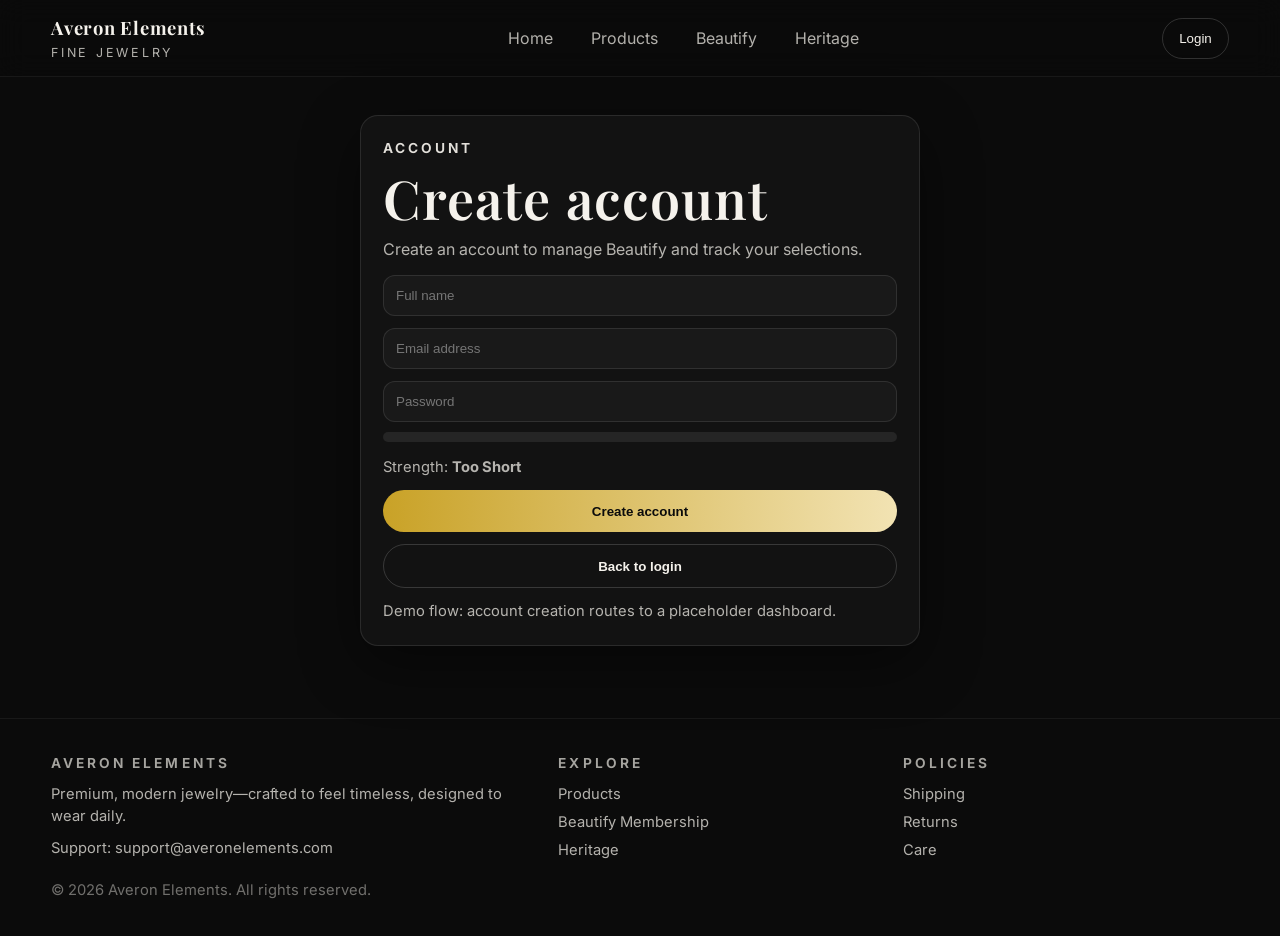
==== auth.html @ d20cfe18 "Add files via upload" ====
<!DOCTYPE html>
<html lang="en">
<head>
  <meta charset="UTF-8" />
  <meta name="viewport" content="width=device-width, initial-scale=1.0"/>
  <title>Create Account | Averon Elements</title>
  <meta name="description" content="Create an Averon Elements account."/>
  <link rel="preconnect" href="https://fonts.googleapis.com">
  <link rel="preconnect" href="https://fonts.gstatic.com" crossorigin>
  <link href="https://fonts.googleapis.com/css2?family=Inter:wght@400;600;700;800&family=Playfair+Display:wght@500;600;700&display=swap" rel="stylesheet">
  <link rel="stylesheet" href="averon.css">
</head>
<body>
<header class="site-header">
  <div class="container">
    <div class="nav">
      <a class="logo" href="index.html" aria-label="Averon Elements Home">
        <strong>Averon Elements</strong>
        <span>Fine Jewelry</span>
      </a>
      <nav class="nav-links" aria-label="Primary">
        <a href="index.html" class="">Home</a>
<a href="products.html" class="">Products</a>
<a href="beautify.html" class="">Beautify</a>
<a href="heritage.html" class="">Heritage</a>
      </nav>
      <div class="nav-right">
        <button class="btn-login" type="button" onclick="location.href='login.html'">Login</button>
      </div>
    </div>
  </div>
</header>
<main>
  <section class="section" style="padding-top:38px;">
    <div class="container">
      <div class="card" style="padding:22px; max-width: 560px; margin: 0 auto;">
        <div class="brand-mark">Account</div>
        <h1 style="margin-top:10px;">Create account</h1>
        <p style="margin-top:10px;">Create an account to manage Beautify and track your selections.</p>

        <form class="form" style="margin-top:14px;" onsubmit="event.preventDefault(); location.href='dashboard.html';">
          <input class="input" type="text" placeholder="Full name" required />
          <input class="input" type="email" placeholder="Email address" required />

          <div>
            <input id="passwordInput" class="input" type="password" placeholder="Password" required />
            <div style="margin-top:10px;">
              <div class="progress" aria-label="Password strength"><div id="strengthBar"></div></div>
              <p class="small muted">Strength: <strong id="strengthText">Too Short</strong></p>
            </div>
          </div>

          <button class="lux-btn" type="submit">Create account</button>
          <button class="lux-btn secondary" type="button" onclick="location.href='login.html'">Back to login</button>
        </form>

        <p class="small muted" style="margin-top:12px;">Demo flow: account creation routes to a placeholder dashboard.</p>
      </div>
    </div>
  </section>
</main>

<footer>
  <div class="container">
    <div class="footer-grid">
      <div>
        <div class="brand-mark">Averon Elements</div>
        <p class="small" style="margin-top:10px;">Premium, modern jewelry—crafted to feel timeless, designed to wear daily.</p>
        <p class="small" style="margin-top:10px;">Support: <a href="mailto:support@averonelements.com">support@averonelements.com</a></p>
      </div>
      <div>
        <div class="brand-mark">Explore</div>
        <p class="small" style="margin-top:10px;"><a href="products.html">Products</a></p>
        <p class="small" style="margin-top:6px;"><a href="beautify.html">Beautify Membership</a></p>
        <p class="small" style="margin-top:6px;"><a href="heritage.html">Heritage</a></p>
      </div>
      <div>
        <div class="brand-mark">Policies</div>
        <p class="small" style="margin-top:10px;"><a href="heritage.html#shipping">Shipping</a></p>
        <p class="small" style="margin-top:6px;"><a href="heritage.html#returns">Returns</a></p>
        <p class="small" style="margin-top:6px;"><a href="heritage.html#care">Care</a></p>
      </div>
    </div>
    <p class="small" style="margin-top:18px; opacity:.6;">© <span id="year"></span> Averon Elements. All rights reserved.</p>
  </div>
</footer>
<script>document.getElementById('year').textContent = new Date().getFullYear();</script>
<script src="script.js"></script>
</body>
</html>
---- averon.css ----
:root{
  --bg:#0b0b0b;
  --panel:#111111;
  --panel2:rgba(255,255,255,.03);
  --border:rgba(255,255,255,.10);
  --border2:rgba(255,255,255,.16);
  --text:#f5f2ec;
  --muted:rgba(245,242,236,.72);
  --gold:#c9a227;
  --gold2:#f2e3b3;
  --shadow: 0 18px 60px rgba(0,0,0,.45);
  --radius:18px;
  --radius2:26px;
  --font:'Inter', system-ui, -apple-system, Segoe UI, Roboto, Arial, sans-serif;
  --serif:'Playfair Display', Georgia, serif;
}

*{ box-sizing:border-box; margin:0; padding:0; }
html{ scroll-behavior:smooth; }
body{
  background:var(--bg);
  color:var(--text);
  font-family:var(--font);
  line-height:1.5;
  overflow-x:hidden;
}
a{ color:inherit; text-decoration:none; }
img{ max-width:100%; display:block; }

.container{ width:min(1180px, 92vw); margin:0 auto; }
.section{ padding: 72px 0; }
.card{
  background:var(--panel2);
  border:1px solid var(--border);
  border-radius:var(--radius);
  box-shadow: var(--shadow);
}

.brand-mark{
  letter-spacing:.22em;
  text-transform:uppercase;
  font-weight:650;
  font-size:.86rem;
  opacity:.92;
}
.hero-title, h1, h2{
  font-family:var(--serif);
  font-weight:600;
  letter-spacing:.02em;
}
h1{ font-size: clamp(2.3rem, 4.2vw, 3.6rem); line-height:1.08; }
h2{ font-size: clamp(1.7rem, 2.6vw, 2.2rem); line-height:1.2; }
p{ color:var(--muted); }
.small{ font-size:.92rem; }
.muted{ color:var(--muted); }

.lux-btn{
  background: linear-gradient(90deg, var(--gold), var(--gold2));
  color:#0b0b0b;
  border:0;
  padding:.85rem 1.15rem;
  border-radius:999px;
  font-weight:750;
  cursor:pointer;
  transition: transform .15s ease, filter .15s ease;
}
.lux-btn:hover{ transform: translateY(-1px); filter:brightness(1.05); }
.lux-btn.secondary{
  background:transparent;
  color:var(--text);
  border:1px solid var(--border2);
}

.pill{
  display:inline-flex; align-items:center; gap:.5rem;
  padding:.45rem .75rem;
  border-radius:999px;
  border:1px solid var(--border2);
  background:rgba(255,255,255,.02);
  color:var(--muted);
  font-size:.9rem;
}

header.site-header{
  position:sticky; top:0; z-index:50;
  backdrop-filter: blur(14px);
  background: rgba(11,11,11,.72);
  border-bottom:1px solid rgba(255,255,255,.06);
}
.nav{
  display:flex; align-items:center; justify-content:space-between;
  padding: 14px 0;
}
.logo{
  display:flex; flex-direction:column;
}
.logo strong{ font-family:var(--serif); font-size:1.15rem; letter-spacing:.04em; }
.logo span{ margin-top:2px; font-size:.78rem; color:var(--muted); letter-spacing:.22em; text-transform:uppercase; }
.nav-links{ display:flex; gap: 18px; align-items:center; }
.nav-links a{
  padding: 10px 10px;
  border-radius: 999px;
  color: var(--muted);
  transition: background .15s ease, color .15s ease;
}
.nav-links a:hover{ background: rgba(255,255,255,.04); color: var(--text); }
.nav-links a.active{ color: var(--text); background: rgba(201,162,39,.12); border: 1px solid rgba(255,255,255,.10); }

.nav-right{ display:flex; gap:10px; align-items:center; }
.btn-login{ padding:.75rem 1rem; border-radius:999px; background:transparent; color:var(--text); border:1px solid var(--border2); cursor:pointer; }

.hero{
  padding: 68px 0 38px;
}
.hero-grid{
  display:grid;
  grid-template-columns: 1.15fr .85fr;
  gap: 24px;
  align-items:stretch;
}
@media (max-width: 980px){ .hero-grid{ grid-template-columns:1fr; } }

.hero-card{
  border-radius: var(--radius2);
  border:1px solid rgba(255,255,255,.10);
  background:
    radial-gradient(1100px 520px at 10% 10%, rgba(201,162,39,.22), transparent 55%),
    radial-gradient(900px 520px at 90% 90%, rgba(242,227,179,.18), transparent 60%),
    rgba(255,255,255,.02);
  overflow:hidden;
}
.hero-card-inner{ padding: 34px 34px 30px; }
.hero-actions{ display:flex; gap:10px; flex-wrap:wrap; margin-top: 18px; }

.hero-side{
  border-radius: var(--radius2);
  border:1px solid rgba(255,255,255,.10);
  background: rgba(255,255,255,.02);
  overflow:hidden;
}
.hero-side-inner{ padding: 28px; }
.kpi{ display:flex; flex-direction:column; gap:6px; padding: 14px 0; border-top:1px solid rgba(255,255,255,.06); }
.kpi:first-of-type{ border-top:0; padding-top:0; }
.kpi strong{ color:var(--text); letter-spacing:.02em; }
.kpi span{ color:var(--muted); font-size:.92rem; }

.section-head{ display:flex; justify-content:space-between; align-items:flex-end; gap: 14px; margin-bottom: 18px; }
.section-head .right{ display:flex; gap:10px; align-items:center; flex-wrap:wrap; }

.grid-4{ display:grid; grid-template-columns: repeat(4, minmax(0,1fr)); gap: 16px; }
.grid-3{ display:grid; grid-template-columns: repeat(3, minmax(0,1fr)); gap: 16px; }
@media (max-width: 1100px){ .grid-4{ grid-template-columns: repeat(2, minmax(0,1fr)); } .grid-3{ grid-template-columns: repeat(2, minmax(0,1fr)); } }
@media (max-width: 640px){ .grid-4,.grid-3{ grid-template-columns: 1fr; } }

.product-card{
  background: rgba(255,255,255,.03);
  border: 1px solid var(--border);
  border-radius: var(--radius);
  overflow:hidden;
  transition: transform .18s ease, border-color .18s ease;
}
.product-card:hover{ transform: translateY(-2px); border-color: rgba(255,255,255,.18); }
.product-img{
  aspect-ratio: 4/5;
  background:
    radial-gradient(900px 420px at 20% 10%, rgba(201,162,39,.24), transparent 55%),
    radial-gradient(800px 420px at 80% 80%, rgba(242,227,179,.16), transparent 60%),
    rgba(255,255,255,.02);
}
.product-body{ padding: 14px 14px 16px; }
.product-name{ font-weight:750; letter-spacing:.02em; }
.product-meta{ font-size:.92rem; color:var(--muted); margin-top:6px; }
.product-actions{ display:flex; gap:8px; margin-top: 12px; flex-wrap:wrap; }

.filters{ display:flex; flex-wrap:wrap; gap:8px; margin: 14px 0 18px; }
.filter-btn{
  padding:.55rem .85rem;
  border-radius:999px;
  border:1px solid var(--border2);
  background: rgba(255,255,255,.02);
  color: var(--text);
  cursor:pointer;
}
.filter-btn.active{ background: rgba(201,162,39,.14); }

.beautify-wrap{ display:grid; grid-template-columns: 1.35fr .65fr; gap: 18px; align-items:start; }
@media (max-width: 1000px){ .beautify-wrap{ grid-template-columns: 1fr; } }
.sticky{ position: sticky; top: 92px; }
.summary{
  padding: 18px;
  border-radius: var(--radius);
  border:1px solid var(--border);
  background: rgba(255,255,255,.03);
}
.progress{
  height: 10px;
  border-radius: 999px;
  background: rgba(255,255,255,.08);
  overflow:hidden;
  margin: 10px 0 14px;
}
.progress > div{ height: 100%; width:0%; background: linear-gradient(90deg, var(--gold), var(--gold2)); }
.summary-list{ display:flex; flex-direction:column; gap:10px; margin: 12px 0 14px; }
.summary-item{ display:flex; justify-content:space-between; gap:10px; font-size:.95rem; color: rgba(245,242,236,.9); }
.hr{ height:1px; background: rgba(255,255,255,.08); margin: 12px 0; }

.form{
  display:grid; gap: 12px;
}
.input, textarea{
  width:100%;
  padding: 12px 12px;
  background: rgba(255,255,255,.03);
  border:1px solid rgba(255,255,255,.10);
  border-radius: 12px;
  color: var(--text);
  outline:none;
}
textarea{ min-height: 120px; resize: vertical; }

footer{
  border-top:1px solid rgba(255,255,255,.06);
  padding: 34px 0;
  color: var(--muted);
}
.footer-grid{
  display:grid;
  grid-template-columns: 1.2fr .8fr .8fr;
  gap: 18px;
}
@media (max-width: 900px){ .footer-grid{ grid-template-columns:1fr; } }
.footer-grid a{ color: var(--muted); }
.footer-grid a:hover{ color: var(--text); }
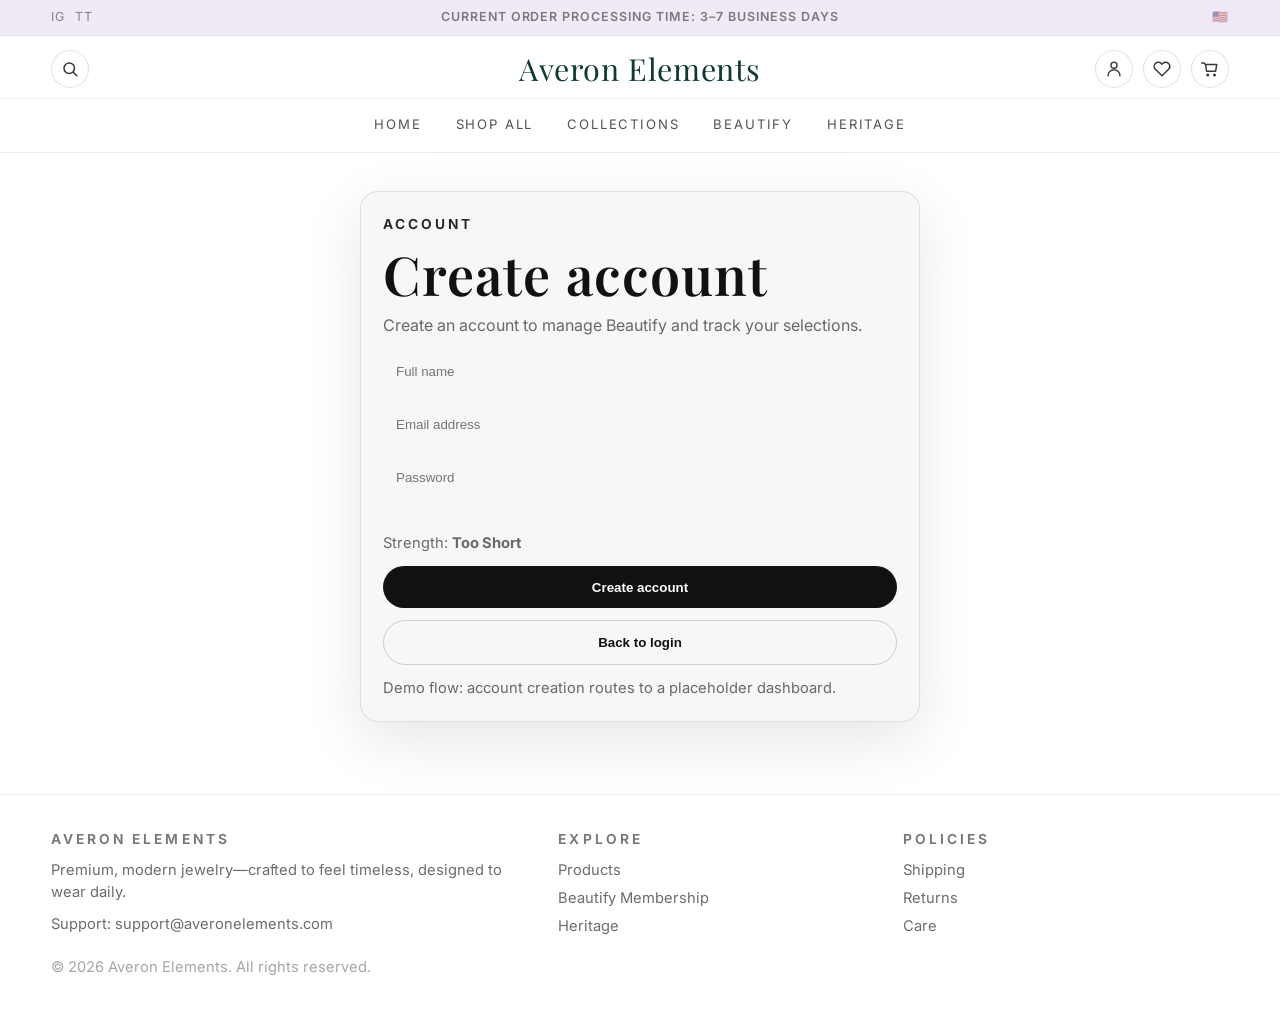
==== commit a943ec32: "Add files via upload" ====
--- a/auth.html
+++ b/auth.html
@@ -12,23 +12,46 @@
 </head>
 <body>
 <header class="site-header">
-  <div class="container">
-    <div class="nav">
-      <a class="logo" href="index.html" aria-label="Averon Elements Home">
-        <strong>Averon Elements</strong>
-        <span>Fine Jewelry</span>
-      </a>
-      <nav class="nav-links" aria-label="Primary">
-        <a href="index.html" class="">Home</a>
-<a href="products.html" class="">Products</a>
-<a href="beautify.html" class="">Beautify</a>
-<a href="heritage.html" class="">Heritage</a>
-      </nav>
-      <div class="nav-right">
-        <button class="btn-login" type="button" onclick="location.href='login.html'">Login</button>
+  <div class="topbar">
+    <div class="container topbar-inner">
+      <div class="topbar-left" aria-label="Social">
+        <a href="#" aria-label="Instagram" title="Instagram">IG</a>
+        <a href="#" aria-label="TikTok" title="TikTok">TT</a>
+      </div>
+      <div class="topbar-center">Current Order Processing Time: 3–7 Business Days</div>
+      <div class="topbar-right" aria-label="Region"><span title="United States">🇺🇸</span></div>
+    </div>
+  </div>
+  <div class="header-main">
+    <div class="container header-main-inner">
+      <div class="icon-row">
+        <button class="icon-btn" type="button" aria-label="Search">
+          <svg viewBox="0 0 24 24" fill="none" stroke="currentColor" stroke-width="2" stroke-linecap="round" stroke-linejoin="round"><circle cx="11" cy="11" r="7"/><path d="M21 21l-4.3-4.3"/></svg>
+        </button>
+      </div>
+      <a class="logo-center" href="index.html" aria-label="Averon Elements Home">Averon Elements</a>
+      <div class="icon-row right">
+        <a class="icon-btn" href="login.html" aria-label="Account">
+          <svg viewBox="0 0 24 24" fill="none" stroke="currentColor" stroke-width="2" stroke-linecap="round" stroke-linejoin="round"><path d="M20 21a8 8 0 0 0-16 0"/><circle cx="12" cy="7" r="4"/></svg>
+        </a>
+        <button class="icon-btn" type="button" aria-label="Wishlist">
+          <svg viewBox="0 0 24 24" fill="none" stroke="currentColor" stroke-width="2" stroke-linecap="round" stroke-linejoin="round"><path d="M20.8 4.6a5.5 5.5 0 0 0-7.8 0L12 5.6l-1-1a5.5 5.5 0 0 0-7.8 7.8l1 1L12 21l7.8-7.6 1-1a5.5 5.5 0 0 0 0-7.8z"/></svg>
+        </button>
+        <button class="icon-btn" type="button" aria-label="Cart">
+          <svg viewBox="0 0 24 24" fill="none" stroke="currentColor" stroke-width="2" stroke-linecap="round" stroke-linejoin="round"><path d="M6 6h15l-1.5 9h-12z"/><path d="M6 6l-2-2H1"/><circle cx="9" cy="20" r="1"/><circle cx="18" cy="20" r="1"/></svg>
+        </button>
       </div>
     </div>
   </div>
+  <nav class="menu-bar" aria-label="Primary">
+    <div class="container menu-inner">
+      <a href="index.html">Home</a>
+      <a href="products.html">Shop All</a>
+      <a href="products.html">Collections</a>
+      <a href="beautify.html">Beautify</a>
+      <a href="heritage.html">Heritage</a>
+    </div>
+  </nav>
 </header>
 <main>
   <section class="section" style="padding-top:38px;">
--- a/averon.css
+++ b/averon.css
@@ -1,14 +1,21 @@
+/*
+  Averon Elements — "Flair & Co"-inspired light luxury theme
+  (clean white canvas, centered wordmark, full-bleed hero)
+*/
+
 :root{
-  --bg:#0b0b0b;
-  --panel:#111111;
-  --panel2:rgba(255,255,255,.03);
-  --border:rgba(255,255,255,.10);
-  --border2:rgba(255,255,255,.16);
-  --text:#f5f2ec;
-  --muted:rgba(245,242,236,.72);
+  --bg:#ffffff;
+  --panel:#ffffff;
+  --panel2:rgba(17,17,17,.03);
+  --border:rgba(17,17,17,.10);
+  --border2:rgba(17,17,17,.18);
+  --text:#111111;
+  --muted:rgba(17,17,17,.62);
+  --accent:#c7b7df;      /* soft lavender */
+  --accent2:#efeaf6;
   --gold:#c9a227;
   --gold2:#f2e3b3;
-  --shadow: 0 18px 60px rgba(0,0,0,.45);
+  --shadow: 0 18px 60px rgba(0,0,0,.10);
   --radius:18px;
   --radius2:26px;
   --font:'Inter', system-ui, -apple-system, Segoe UI, Roboto, Arial, sans-serif;
@@ -55,8 +62,8 @@
 .muted{ color:var(--muted); }
 
 .lux-btn{
-  background: linear-gradient(90deg, var(--gold), var(--gold2));
-  color:#0b0b0b;
+  background: #111;
+  color:#fff;
   border:0;
   padding:.85rem 1.15rem;
   border-radius:999px;
@@ -81,64 +88,113 @@
   font-size:.9rem;
 }
 
+/* Header (topbar + centered wordmark + menu bar) */
 header.site-header{
-  position:sticky; top:0; z-index:50;
-  backdrop-filter: blur(14px);
-  background: rgba(11,11,11,.72);
-  border-bottom:1px solid rgba(255,255,255,.06);
-}
-.nav{
-  display:flex; align-items:center; justify-content:space-between;
-  padding: 14px 0;
-}
-.logo{
-  display:flex; flex-direction:column;
-}
-.logo strong{ font-family:var(--serif); font-size:1.15rem; letter-spacing:.04em; }
-.logo span{ margin-top:2px; font-size:.78rem; color:var(--muted); letter-spacing:.22em; text-transform:uppercase; }
-.nav-links{ display:flex; gap: 18px; align-items:center; }
-.nav-links a{
-  padding: 10px 10px;
+  position:sticky; top:0; z-index:60;
+  background: rgba(255,255,255,.92);
+  backdrop-filter: blur(12px);
+  border-bottom: 1px solid rgba(17,17,17,.08);
+}
+
+.topbar{
+  background: var(--accent2);
+  border-bottom: 1px solid rgba(17,17,17,.06);
+  font-size:.78rem;
+  letter-spacing:.08em;
+  text-transform: uppercase;
+}
+.topbar-inner{
+  display:grid;
+  grid-template-columns: 1fr 2fr 1fr;
+  align-items:center;
+  padding: 8px 0;
+  color: rgba(17,17,17,.65);
+}
+.topbar-left{ display:flex; gap:10px; align-items:center; }
+.topbar-left a{ opacity:.75; }
+.topbar-left a:hover{ opacity:1; }
+.topbar-center{ text-align:center; font-weight:600; opacity:.8; }
+.topbar-right{ display:flex; justify-content:flex-end; align-items:center; gap:10px; }
+
+.header-main{ background: rgba(255,255,255,.92); }
+.header-main-inner{
+  display:grid;
+  grid-template-columns: 1fr auto 1fr;
+  align-items:center;
+  padding: 14px 0 10px;
+}
+
+.logo-center{
+  font-family: var(--serif);
+  font-size: 1.9rem;
+  letter-spacing:.02em;
+  color:#103a2f; /* deep green like reference */
+  text-align:center;
+  line-height:1;
+}
+
+.icon-row{ display:flex; gap:10px; align-items:center; }
+.icon-row.right{ justify-content:flex-end; }
+.icon-btn{
+  width:38px; height:38px;
+  display:inline-flex; align-items:center; justify-content:center;
   border-radius: 999px;
-  color: var(--muted);
-  transition: background .15s ease, color .15s ease;
-}
-.nav-links a:hover{ background: rgba(255,255,255,.04); color: var(--text); }
-.nav-links a.active{ color: var(--text); background: rgba(201,162,39,.12); border: 1px solid rgba(255,255,255,.10); }
-
-.nav-right{ display:flex; gap:10px; align-items:center; }
-.btn-login{ padding:.75rem 1rem; border-radius:999px; background:transparent; color:var(--text); border:1px solid var(--border2); cursor:pointer; }
-
-.hero{
-  padding: 68px 0 38px;
-}
-.hero-grid{
-  display:grid;
-  grid-template-columns: 1.15fr .85fr;
-  gap: 24px;
-  align-items:stretch;
-}
-@media (max-width: 980px){ .hero-grid{ grid-template-columns:1fr; } }
-
-.hero-card{
-  border-radius: var(--radius2);
-  border:1px solid rgba(255,255,255,.10);
+  border: 1px solid rgba(17,17,17,.12);
+  background: rgba(255,255,255,.70);
+  cursor:pointer;
+  transition: transform .12s ease, background .12s ease;
+}
+.icon-btn:hover{ transform: translateY(-1px); background: rgba(255,255,255,1); }
+.icon-btn svg{ width:18px; height:18px; opacity:.78; }
+
+.menu-bar{ border-top: 1px solid rgba(17,17,17,.06); }
+.menu-inner{
+  display:flex;
+  justify-content:center;
+  gap: 18px;
+  padding: 10px 0 12px;
+  font-size:.82rem;
+  letter-spacing:.14em;
+  text-transform: uppercase;
+}
+.menu-inner a{ color: rgba(17,17,17,.72); padding: 6px 8px; border-radius: 10px; }
+.menu-inner a:hover{ color:#111; background: rgba(17,17,17,.05); }
+.menu-inner a.active{ color:#111; font-weight:700; }
+
+/* Hide legacy header blocks (kept in HTML for now) */
+.nav, .nav-links, .nav-right, .btn-login, .logo{ display:none !important; }
+
+/* Full-bleed homepage hero (reference-inspired) */
+.hero-full{
+  position:relative;
+  min-height: 540px;
+  display:flex;
+  align-items:flex-end;
   background:
-    radial-gradient(1100px 520px at 10% 10%, rgba(201,162,39,.22), transparent 55%),
-    radial-gradient(900px 520px at 90% 90%, rgba(242,227,179,.18), transparent 60%),
-    rgba(255,255,255,.02);
-  overflow:hidden;
-}
-.hero-card-inner{ padding: 34px 34px 30px; }
+    linear-gradient(180deg, rgba(0,0,0,.10) 0%, rgba(0,0,0,.50) 78%),
+    var(--hero-image, radial-gradient(900px 520px at 30% 20%, rgba(199,183,223,.55), transparent 55%));
+  background-size: cover;
+  background-position: center;
+}
+.hero-overlay{
+  padding: 74px 0 56px;
+  width:100%;
+}
+.hero-copy{
+  max-width: 720px;
+  color:#fff;
+}
+.hero-eyebrow{
+  letter-spacing:.18em;
+  text-transform: uppercase;
+  font-weight:700;
+  font-size:.82rem;
+  opacity:.92;
+}
+.hero-copy h1{ color:#fff; font-family: var(--font); font-weight: 800; letter-spacing:.02em; }
+.hero-sub{ margin-top: 10px; color: rgba(255,255,255,.86); letter-spacing:.06em; text-transform: uppercase; font-size:.86rem; }
 .hero-actions{ display:flex; gap:10px; flex-wrap:wrap; margin-top: 18px; }
-
-.hero-side{
-  border-radius: var(--radius2);
-  border:1px solid rgba(255,255,255,.10);
-  background: rgba(255,255,255,.02);
-  overflow:hidden;
-}
-.hero-side-inner{ padding: 28px; }
+@media (max-width: 760px){ .hero-full{ min-height: 460px; } }
 .kpi{ display:flex; flex-direction:column; gap:6px; padding: 14px 0; border-top:1px solid rgba(255,255,255,.06); }
 .kpi:first-of-type{ border-top:0; padding-top:0; }
 .kpi strong{ color:var(--text); letter-spacing:.02em; }
@@ -153,19 +209,19 @@
 @media (max-width: 640px){ .grid-4,.grid-3{ grid-template-columns: 1fr; } }
 
 .product-card{
-  background: rgba(255,255,255,.03);
-  border: 1px solid var(--border);
+  background: rgba(255,255,255,.92);
+  border: 1px solid rgba(17,17,17,.10);
   border-radius: var(--radius);
   overflow:hidden;
   transition: transform .18s ease, border-color .18s ease;
 }
-.product-card:hover{ transform: translateY(-2px); border-color: rgba(255,255,255,.18); }
+.product-card:hover{ transform: translateY(-2px); border-color: rgba(17,17,17,.18); }
 .product-img{
   aspect-ratio: 4/5;
   background:
-    radial-gradient(900px 420px at 20% 10%, rgba(201,162,39,.24), transparent 55%),
-    radial-gradient(800px 420px at 80% 80%, rgba(242,227,179,.16), transparent 60%),
-    rgba(255,255,255,.02);
+    radial-gradient(900px 420px at 20% 10%, rgba(199,183,223,.30), transparent 55%),
+    radial-gradient(800px 420px at 80% 80%, rgba(239,234,246,.45), transparent 60%),
+    rgba(17,17,17,.02);
 }
 .product-body{ padding: 14px 14px 16px; }
 .product-name{ font-weight:750; letter-spacing:.02em; }
@@ -219,7 +275,7 @@
 textarea{ min-height: 120px; resize: vertical; }
 
 footer{
-  border-top:1px solid rgba(255,255,255,.06);
+  border-top:1px solid rgba(17,17,17,.08);
   padding: 34px 0;
   color: var(--muted);
 }
